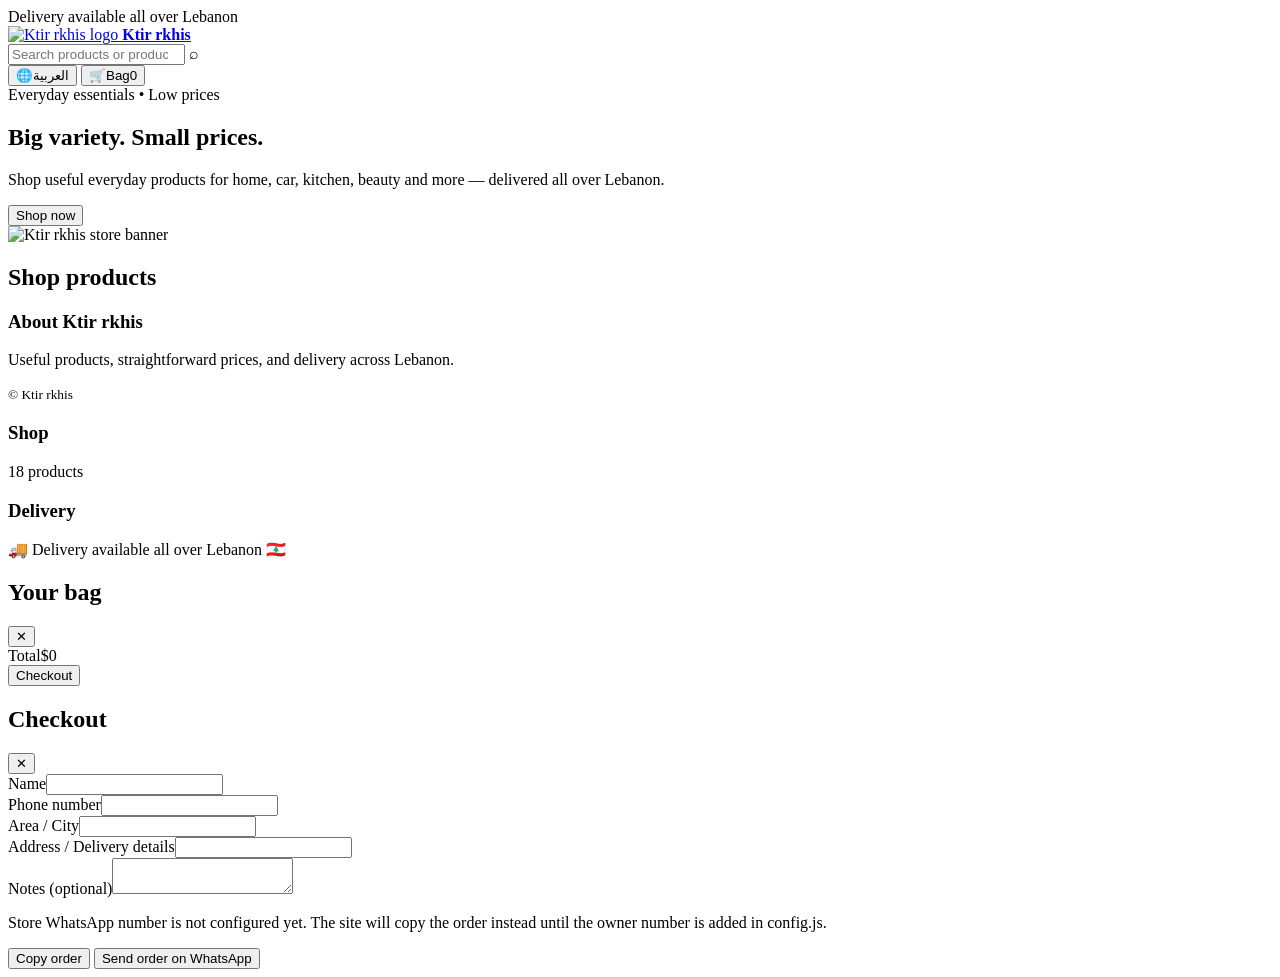
==== index.html @ 74b91126 "Add store homepage" ====
<!doctype html>
<html lang="en" dir="ltr">
<head>
  <meta charset="utf-8">
  <meta name="viewport" content="width=device-width,initial-scale=1">
  <meta name="theme-color" content="#0d47b5">
  <meta name="description" content="Ktir rkhis — everyday essentials at low prices, delivered across Lebanon.">
  <meta property="og:title" content="Ktir rkhis">
  <meta property="og:description" content="Everyday essentials at low prices — delivery all over Lebanon.">
  <title>Ktir rkhis | Online Store</title>
  
  <link rel="stylesheet" href="styles.css">
</head>
<body>
  <div class="topbar" id="deliveryTop">Delivery available all over Lebanon</div>

  <header class="header">
    <nav class="nav">
      <a class="brand" href="#">
        <img id="logoImg" alt="Ktir rkhis logo">
        <strong>Ktir rkhis</strong>
      </a>
      <div class="search-wrap">
        <input id="searchInput" type="search" placeholder="Search products or product code…">
        <span class="search-icon">⌕</span>
      </div>
      <button class="lang-btn" id="langBtn"><span>🌐</span><span id="langBtnText">العربية</span></button>
      <button class="icon-btn" id="cartBtn"><span>🛒</span><span id="cartLabel">Bag</span><span class="cart-count" id="cartCount">0</span></button>
    </nav>
  </header>

  <main>
    <section class="hero">
      <div class="hero-card">
        <div class="hero-copy">
          <span class="pill" id="heroEyebrow">Everyday essentials • Low prices</span>
          <h1 id="heroTitle">Big variety. Small prices.</h1>
          <p id="heroText">Shop useful everyday products for home, car, kitchen, beauty and more — delivered all over Lebanon.</p>
          <button class="cta" id="shopBtn">Shop now</button>
        </div>
        <div class="hero-art"><img id="coverImg" alt="Ktir rkhis store banner"></div>
      </div>
    </section>

    <section class="section" id="shop">
      <div class="section-title">
        <div>
          <h2 id="productsTitle">Shop products</h2>
          <p id="productsSub"></p>
        </div>
      </div>
      <div class="categories" id="categories"></div>
      <div class="grid" id="productsGrid"></div>
    </section>
  </main>

  <footer class="footer">
    <div class="footer-inner">
      <div>
        <h3 id="footerAboutTitle">About Ktir rkhis</h3>
        <p id="footerAbout">Useful products, straightforward prices, and delivery across Lebanon.</p>
        <small>© <span id="year"></span> Ktir rkhis</small>
      </div>
      <div>
        <h3 id="footerShopTitle">Shop</h3>
        <p>18 products</p>
      </div>
      <div>
        <h3 id="footerDeliveryTitle">Delivery</h3>
        <div class="delivery-badge">🚚 <span id="footerDelivery">Delivery available all over Lebanon</span> 🇱🇧</div>
      </div>
    </div>
  </footer>

  <div class="overlay" id="overlay"></div>

  <aside class="cart-drawer" id="cartDrawer">
    <div class="cart-head"><h2 id="cartTitle">Your bag</h2><button class="close-btn" id="closeCart">✕</button></div>
    <div class="cart-items" id="cartItems"></div>
    <div class="cart-foot">
      <div class="total-row"><span id="totalLabel">Total</span><span id="cartTotal">$0</span></div>
      <button class="checkout-btn" id="checkoutBtn">Checkout</button>
    </div>
  </aside>

  <section class="modal" id="checkoutModal">
    <div class="modal-head"><h2 id="checkoutTitle">Checkout</h2><button class="close-btn" id="closeCheckout">✕</button></div>
    <div class="modal-body">
      <div class="form-grid">
        <div class="field"><label id="nameLabel" for="name">Name</label><input id="name" autocomplete="name"></div>
        <div class="field"><label id="phoneLabel" for="phone">Phone number</label><input id="phone" inputmode="tel" autocomplete="tel"></div>
      </div>
      <div class="field"><label id="areaLabel" for="area">Area / City</label><input id="area"></div>
      <div class="field"><label id="addressLabel" for="address">Address / Delivery details</label><input id="address"></div>
      <div class="field"><label id="notesLabel" for="notes">Notes (optional)</label><textarea id="notes"></textarea></div>
      <div class="order-preview" id="orderPreview"></div>
      <p class="notice warn" id="waWarning">Store WhatsApp number is not configured yet. The site will copy the order instead until the owner number is added in config.js.</p>
      <div class="modal-actions">
        <button class="secondary" id="copyOrderBtn">Copy order</button>
        <button class="primary" id="sendOrderBtn">Send order on WhatsApp</button>
      </div>
    </div>
  </section>

  <div class="toast" id="toast"></div>

  <script src="config.js"></script>
  <script src="products.js"></script>
  <script src="images-1.js"></script>
  <script src="images-2.js"></script>
  <script src="images-3.js"></script>
  <script src="images-4.js"></script>
  <script src="images-5.js"></script>
  <script src="app.js"></script>
</body>
</html>
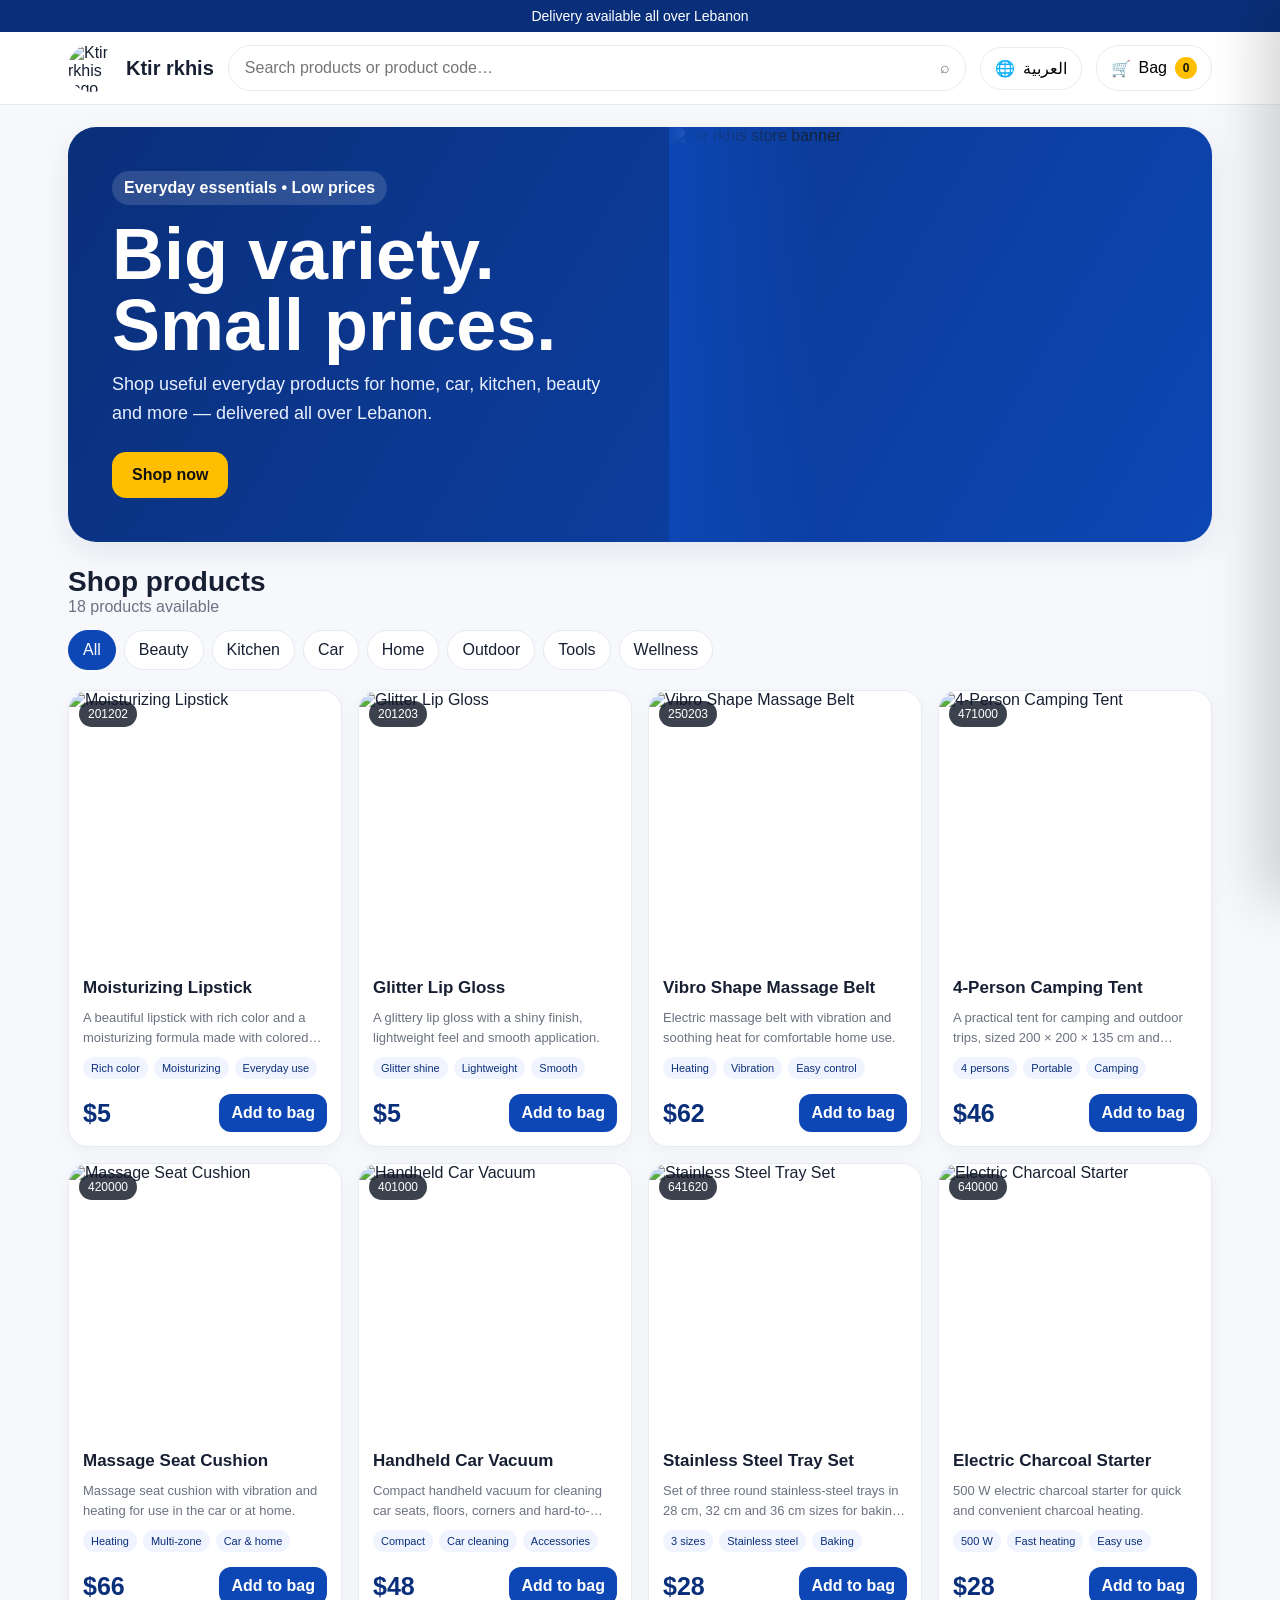
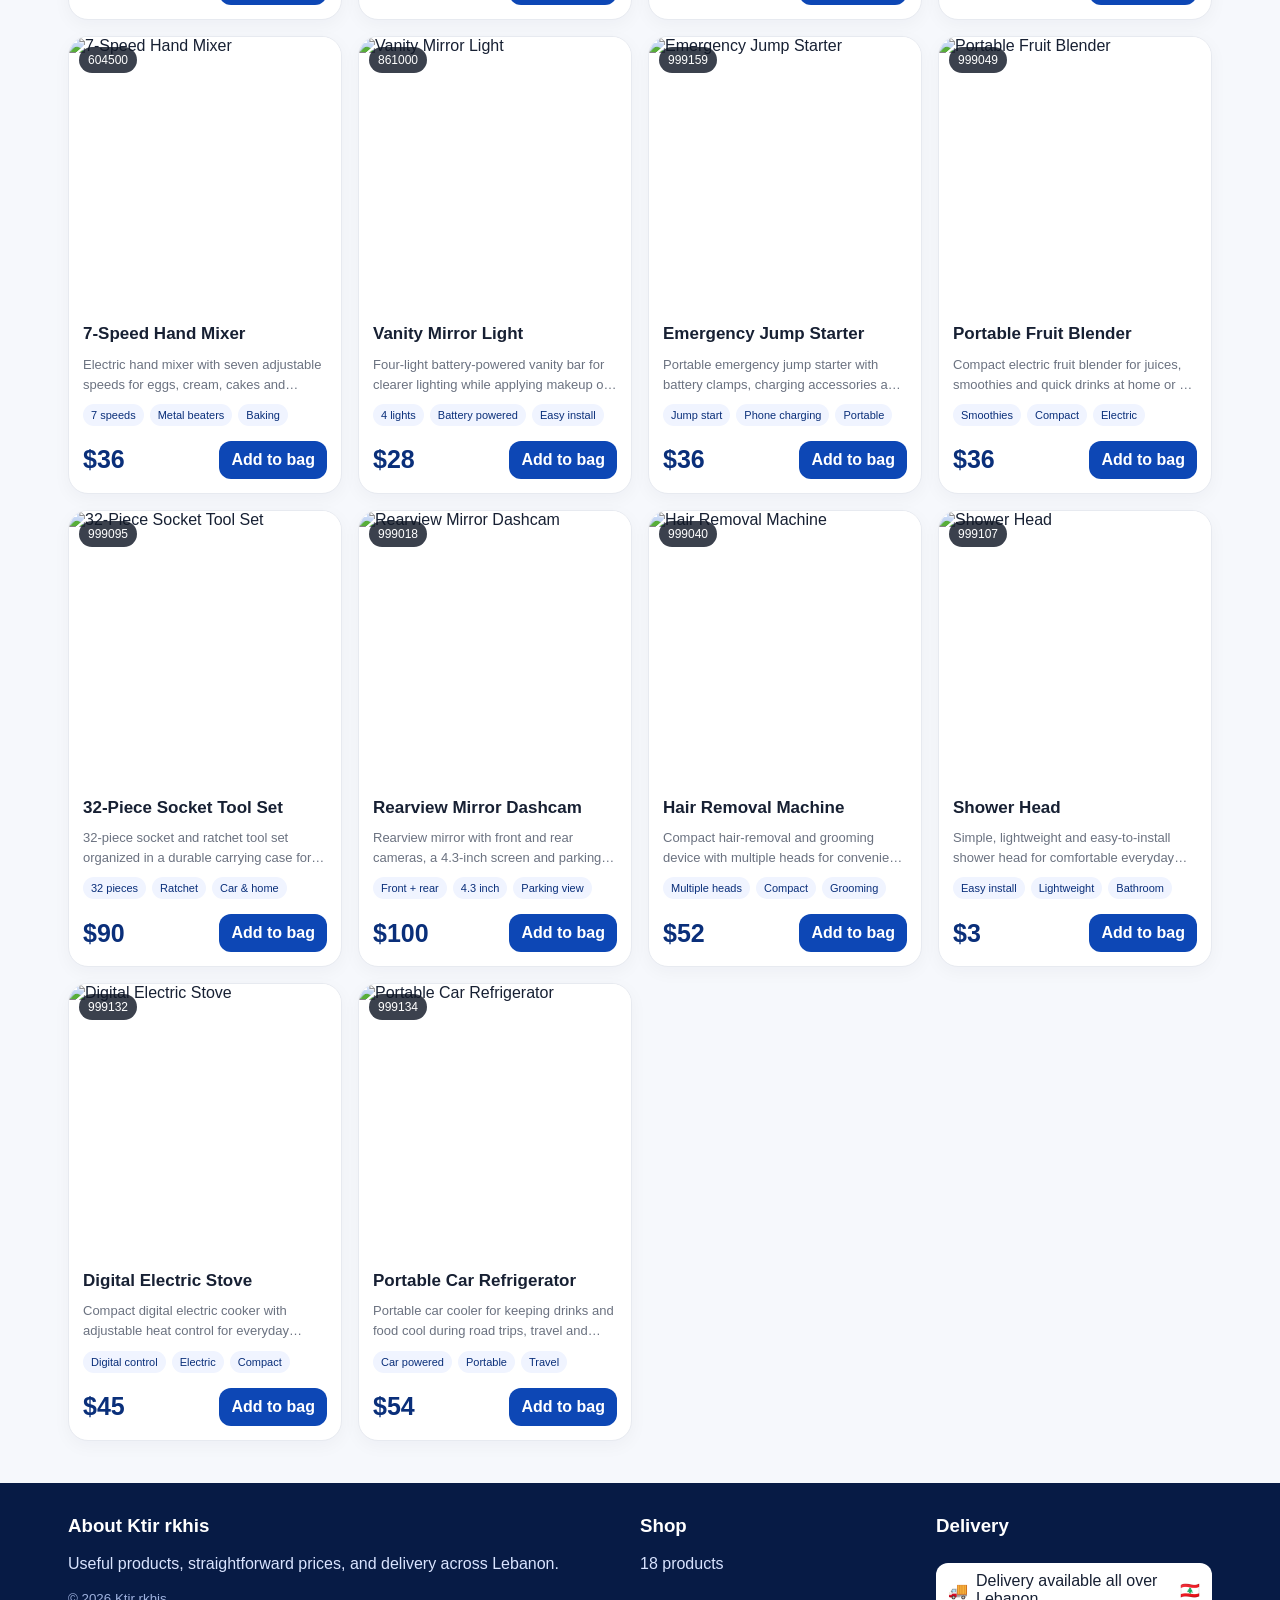
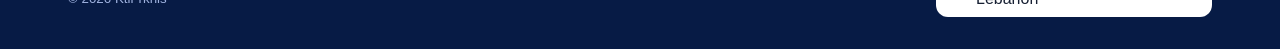
==== commit 6012b0bc: "Use repository-hosted store assets" ====
--- a/index.html
+++ b/index.html
@@ -8,109 +8,27 @@
   <meta property="og:title" content="Ktir rkhis">
   <meta property="og:description" content="Everyday essentials at low prices — delivery all over Lebanon.">
   <title>Ktir rkhis | Online Store</title>
-  
   <link rel="stylesheet" href="styles.css">
 </head>
 <body>
   <div class="topbar" id="deliveryTop">Delivery available all over Lebanon</div>
-
   <header class="header">
     <nav class="nav">
-      <a class="brand" href="#">
-        <img id="logoImg" alt="Ktir rkhis logo">
-        <strong>Ktir rkhis</strong>
-      </a>
-      <div class="search-wrap">
-        <input id="searchInput" type="search" placeholder="Search products or product code…">
-        <span class="search-icon">⌕</span>
-      </div>
+      <a class="brand" href="#"><img src="assets/logo.webp" alt="Ktir rkhis logo"><strong>Ktir rkhis</strong></a>
+      <div class="search-wrap"><input id="searchInput" type="search" placeholder="Search products or product code…"><span class="search-icon">⌕</span></div>
       <button class="lang-btn" id="langBtn"><span>🌐</span><span id="langBtnText">العربية</span></button>
       <button class="icon-btn" id="cartBtn"><span>🛒</span><span id="cartLabel">Bag</span><span class="cart-count" id="cartCount">0</span></button>
     </nav>
   </header>
-
   <main>
-    <section class="hero">
-      <div class="hero-card">
-        <div class="hero-copy">
-          <span class="pill" id="heroEyebrow">Everyday essentials • Low prices</span>
-          <h1 id="heroTitle">Big variety. Small prices.</h1>
-          <p id="heroText">Shop useful everyday products for home, car, kitchen, beauty and more — delivered all over Lebanon.</p>
-          <button class="cta" id="shopBtn">Shop now</button>
-        </div>
-        <div class="hero-art"><img id="coverImg" alt="Ktir rkhis store banner"></div>
-      </div>
-    </section>
-
-    <section class="section" id="shop">
-      <div class="section-title">
-        <div>
-          <h2 id="productsTitle">Shop products</h2>
-          <p id="productsSub"></p>
-        </div>
-      </div>
-      <div class="categories" id="categories"></div>
-      <div class="grid" id="productsGrid"></div>
-    </section>
+    <section class="hero"><div class="hero-card"><div class="hero-copy"><span class="pill" id="heroEyebrow">Everyday essentials • Low prices</span><h1 id="heroTitle">Big variety. Small prices.</h1><p id="heroText">Shop useful everyday products for home, car, kitchen, beauty and more — delivered all over Lebanon.</p><button class="cta" id="shopBtn">Shop now</button></div><div class="hero-art"><img src="assets/cover.webp" alt="Ktir rkhis store banner"></div></div></section>
+    <section class="section" id="shop"><div class="section-title"><div><h2 id="productsTitle">Shop products</h2><p id="productsSub"></p></div></div><div class="categories" id="categories"></div><div class="grid" id="productsGrid"></div></section>
   </main>
-
-  <footer class="footer">
-    <div class="footer-inner">
-      <div>
-        <h3 id="footerAboutTitle">About Ktir rkhis</h3>
-        <p id="footerAbout">Useful products, straightforward prices, and delivery across Lebanon.</p>
-        <small>© <span id="year"></span> Ktir rkhis</small>
-      </div>
-      <div>
-        <h3 id="footerShopTitle">Shop</h3>
-        <p>18 products</p>
-      </div>
-      <div>
-        <h3 id="footerDeliveryTitle">Delivery</h3>
-        <div class="delivery-badge">🚚 <span id="footerDelivery">Delivery available all over Lebanon</span> 🇱🇧</div>
-      </div>
-    </div>
-  </footer>
-
+  <footer class="footer"><div class="footer-inner"><div><h3 id="footerAboutTitle">About Ktir rkhis</h3><p id="footerAbout">Useful products, straightforward prices, and delivery across Lebanon.</p><small>© <span id="year"></span> Ktir rkhis</small></div><div><h3 id="footerShopTitle">Shop</h3><p>18 products</p></div><div><h3 id="footerDeliveryTitle">Delivery</h3><div class="delivery-badge">🚚 <span id="footerDelivery">Delivery available all over Lebanon</span> 🇱🇧</div></div></div></footer>
   <div class="overlay" id="overlay"></div>
-
-  <aside class="cart-drawer" id="cartDrawer">
-    <div class="cart-head"><h2 id="cartTitle">Your bag</h2><button class="close-btn" id="closeCart">✕</button></div>
-    <div class="cart-items" id="cartItems"></div>
-    <div class="cart-foot">
-      <div class="total-row"><span id="totalLabel">Total</span><span id="cartTotal">$0</span></div>
-      <button class="checkout-btn" id="checkoutBtn">Checkout</button>
-    </div>
-  </aside>
-
-  <section class="modal" id="checkoutModal">
-    <div class="modal-head"><h2 id="checkoutTitle">Checkout</h2><button class="close-btn" id="closeCheckout">✕</button></div>
-    <div class="modal-body">
-      <div class="form-grid">
-        <div class="field"><label id="nameLabel" for="name">Name</label><input id="name" autocomplete="name"></div>
-        <div class="field"><label id="phoneLabel" for="phone">Phone number</label><input id="phone" inputmode="tel" autocomplete="tel"></div>
-      </div>
-      <div class="field"><label id="areaLabel" for="area">Area / City</label><input id="area"></div>
-      <div class="field"><label id="addressLabel" for="address">Address / Delivery details</label><input id="address"></div>
-      <div class="field"><label id="notesLabel" for="notes">Notes (optional)</label><textarea id="notes"></textarea></div>
-      <div class="order-preview" id="orderPreview"></div>
-      <p class="notice warn" id="waWarning">Store WhatsApp number is not configured yet. The site will copy the order instead until the owner number is added in config.js.</p>
-      <div class="modal-actions">
-        <button class="secondary" id="copyOrderBtn">Copy order</button>
-        <button class="primary" id="sendOrderBtn">Send order on WhatsApp</button>
-      </div>
-    </div>
-  </section>
-
+  <aside class="cart-drawer" id="cartDrawer"><div class="cart-head"><h2 id="cartTitle">Your bag</h2><button class="close-btn" id="closeCart">✕</button></div><div class="cart-items" id="cartItems"></div><div class="cart-foot"><div class="total-row"><span id="totalLabel">Total</span><span id="cartTotal">$0</span></div><button class="checkout-btn" id="checkoutBtn">Checkout</button></div></aside>
+  <section class="modal" id="checkoutModal"><div class="modal-head"><h2 id="checkoutTitle">Checkout</h2><button class="close-btn" id="closeCheckout">✕</button></div><div class="modal-body"><div class="form-grid"><div class="field"><label id="nameLabel" for="name">Name</label><input id="name" autocomplete="name"></div><div class="field"><label id="phoneLabel" for="phone">Phone number</label><input id="phone" inputmode="tel" autocomplete="tel"></div></div><div class="field"><label id="areaLabel" for="area">Area / City</label><input id="area"></div><div class="field"><label id="addressLabel" for="address">Address / Delivery details</label><input id="address"></div><div class="field"><label id="notesLabel" for="notes">Notes (optional)</label><textarea id="notes"></textarea></div><div class="order-preview" id="orderPreview"></div><p class="notice warn" id="waWarning">Store WhatsApp number is not configured yet. The site will copy the order instead until the owner number is added in config.js.</p><div class="modal-actions"><button class="secondary" id="copyOrderBtn">Copy order</button><button class="primary" id="sendOrderBtn">Send order on WhatsApp</button></div></div></section>
   <div class="toast" id="toast"></div>
-
-  <script src="config.js"></script>
-  <script src="products.js"></script>
-  <script src="images-1.js"></script>
-  <script src="images-2.js"></script>
-  <script src="images-3.js"></script>
-  <script src="images-4.js"></script>
-  <script src="images-5.js"></script>
-  <script src="app.js"></script>
+  <script src="config.js"></script><script src="products.js"></script><script src="app.js"></script>
 </body>
 </html>
--- a/styles.css
+++ b/styles.css
@@ -0,0 +1,116 @@
+:root{
+  --blue:#0d47b5;
+  --blue-2:#0a2f7a;
+  --yellow:#ffbf00;
+  --ink:#172033;
+  --muted:#6b7280;
+  --bg:#f6f8fc;
+  --card:#ffffff;
+  --line:#e7eaf0;
+  --danger:#b42318;
+  --success:#0f7a49;
+  --shadow:0 10px 30px rgba(15, 23, 42, .08);
+}
+*{box-sizing:border-box}
+html{scroll-behavior:smooth}
+body{
+  margin:0;background:var(--bg);color:var(--ink);
+  font-family:Inter,Arial,"Noto Sans Arabic","Segoe UI",sans-serif;
+}
+body.rtl{direction:rtl}
+button,input,textarea{font:inherit}
+button{cursor:pointer}
+a{text-decoration:none;color:inherit}
+.topbar{background:var(--blue-2);color:#fff;padding:8px 20px;text-align:center;font-size:14px}
+.header{position:sticky;top:0;z-index:20;background:rgba(255,255,255,.95);backdrop-filter:blur(14px);border-bottom:1px solid var(--line)}
+.nav{max-width:1180px;margin:auto;padding:12px 18px;display:flex;align-items:center;gap:14px}
+.brand{display:flex;align-items:center;gap:10px;min-width:max-content}
+.brand img{width:48px;height:48px;object-fit:cover;border-radius:50%}
+.brand strong{font-size:20px}
+.search-wrap{flex:1;position:relative}
+.search-wrap input{width:100%;border:1px solid var(--line);border-radius:999px;padding:13px 45px 13px 16px;background:#fff;outline:none}
+.rtl .search-wrap input{padding:13px 16px 13px 45px}
+.search-icon{position:absolute;right:16px;top:50%;transform:translateY(-50%);color:var(--muted)}
+.rtl .search-icon{right:auto;left:16px}
+.icon-btn,.lang-btn{border:1px solid var(--line);background:#fff;border-radius:999px;padding:11px 14px;display:flex;align-items:center;gap:8px}
+.cart-count{background:var(--yellow);color:#111;border-radius:999px;min-width:22px;height:22px;padding:0 6px;display:inline-flex;align-items:center;justify-content:center;font-weight:800;font-size:12px}
+.hero{max-width:1180px;margin:22px auto 10px;padding:0 18px}
+.hero-card{min-height:330px;border-radius:28px;overflow:hidden;position:relative;box-shadow:var(--shadow);background:linear-gradient(120deg,var(--blue-2),var(--blue));display:grid;grid-template-columns:1.05fr .95fr}
+.hero-copy{padding:44px;color:white;display:flex;flex-direction:column;justify-content:center}
+.hero-copy .pill{width:max-content;background:rgba(255,255,255,.14);padding:8px 12px;border-radius:999px;font-weight:700}
+.hero-copy h1{font-size:clamp(36px,6vw,72px);line-height:.98;margin:14px 0 10px}
+.hero-copy p{font-size:18px;line-height:1.6;max-width:560px;color:#e8efff;margin:0}
+.hero-copy .cta{margin-top:24px;width:max-content;border:0;background:var(--yellow);color:#111;padding:14px 20px;border-radius:14px;font-weight:900}
+.hero-art{position:relative;min-height:300px}
+.hero-art img{width:100%;height:100%;object-fit:cover;display:block}
+.hero-art:after{content:"";position:absolute;inset:0;background:linear-gradient(90deg,var(--blue) 0%,transparent 28%)}
+.rtl .hero-art:after{background:linear-gradient(-90deg,var(--blue) 0%,transparent 28%)}
+.section{max-width:1180px;margin:24px auto;padding:0 18px}
+.section-title{display:flex;align-items:end;justify-content:space-between;gap:16px;margin-bottom:14px}
+.section-title h2{margin:0;font-size:28px}
+.section-title p{margin:0;color:var(--muted)}
+.categories{display:flex;gap:8px;flex-wrap:wrap;margin:14px 0 20px}
+.chip{border:1px solid var(--line);background:#fff;padding:10px 14px;border-radius:999px;color:var(--ink)}
+.chip.active{background:var(--blue);border-color:var(--blue);color:white}
+.grid{display:grid;grid-template-columns:repeat(4,1fr);gap:16px}
+.product-card{background:var(--card);border:1px solid var(--line);border-radius:20px;overflow:hidden;box-shadow:0 5px 18px rgba(15,23,42,.04);display:flex;flex-direction:column;transition:.2s transform,.2s box-shadow}
+.product-card:hover{transform:translateY(-3px);box-shadow:var(--shadow)}
+.image-wrap{aspect-ratio:1/1;background:#fff;overflow:hidden;position:relative}
+.image-wrap img{width:100%;height:100%;object-fit:contain;display:block}
+.code-badge{position:absolute;left:10px;top:10px;background:rgba(17,24,39,.82);color:#fff;border-radius:999px;padding:6px 9px;font-size:12px}
+.rtl .code-badge{left:auto;right:10px}
+.product-body{padding:14px;display:flex;flex-direction:column;gap:9px;flex:1}
+.product-body h3{margin:0;font-size:17px;line-height:1.3}
+.product-body p{margin:0;color:var(--muted);font-size:13px;line-height:1.55;display:-webkit-box;-webkit-line-clamp:2;-webkit-box-orient:vertical;overflow:hidden}
+.tags{display:flex;gap:6px;flex-wrap:wrap}
+.tag{background:#f0f4ff;color:var(--blue-2);padding:5px 8px;border-radius:999px;font-size:11px}
+.price-row{margin-top:auto;display:flex;align-items:center;justify-content:space-between;gap:10px;padding-top:6px}
+.price{font-size:25px;font-weight:900;color:var(--blue-2)}
+.add-btn{border:0;background:var(--blue);color:#fff;border-radius:12px;padding:10px 12px;font-weight:800}
+.empty{grid-column:1/-1;text-align:center;padding:50px 20px;color:var(--muted)}
+.footer{margin-top:42px;background:#071b45;color:#d9e4ff}
+.footer-inner{max-width:1180px;margin:auto;padding:32px 18px;display:grid;grid-template-columns:2fr 1fr 1fr;gap:20px}
+.footer h3{color:#fff;margin-top:0}
+.footer small{color:#9fb2df}
+.delivery-badge{display:inline-flex;align-items:center;gap:8px;background:#fff;color:var(--ink);padding:9px 12px;border-radius:12px;margin-top:8px}
+.overlay{position:fixed;inset:0;background:rgba(15,23,42,.44);z-index:49;opacity:0;pointer-events:none;transition:.2s}
+.overlay.show{opacity:1;pointer-events:auto}
+.cart-drawer{position:fixed;right:0;top:0;height:100%;width:min(430px,94vw);background:#fff;z-index:50;transform:translateX(100%);transition:.25s;display:flex;flex-direction:column;box-shadow:-20px 0 50px rgba(0,0,0,.16)}
+.rtl .cart-drawer{right:auto;left:0;transform:translateX(-100%);box-shadow:20px 0 50px rgba(0,0,0,.16)}
+.cart-drawer.show{transform:translateX(0)}
+.cart-head{padding:18px;border-bottom:1px solid var(--line);display:flex;justify-content:space-between;align-items:center}
+.cart-head h2{margin:0}
+.close-btn{border:0;background:#eef1f6;border-radius:10px;width:38px;height:38px}
+.cart-items{padding:14px;overflow:auto;flex:1}
+.cart-item{display:grid;grid-template-columns:72px 1fr auto;gap:10px;padding:10px 0;border-bottom:1px solid var(--line)}
+.cart-item img{width:72px;height:72px;border-radius:12px;object-fit:contain;background:#fff;border:1px solid var(--line)}
+.cart-item h4{margin:0 0 5px;font-size:14px}
+.cart-item small{color:var(--muted)}
+.qty{display:flex;align-items:center;gap:8px;margin-top:9px}
+.qty button{border:1px solid var(--line);background:#fff;width:29px;height:29px;border-radius:9px}
+.remove{border:0;background:transparent;color:var(--danger);font-size:12px;padding:0}
+.cart-foot{border-top:1px solid var(--line);padding:16px;background:#fff}
+.total-row{display:flex;justify-content:space-between;font-size:20px;font-weight:900;margin-bottom:12px}
+.checkout-btn{width:100%;border:0;background:#19a959;color:#fff;border-radius:14px;padding:14px;font-weight:900;font-size:16px}
+.cart-empty{text-align:center;padding:50px 20px;color:var(--muted)}
+.modal{position:fixed;left:50%;top:50%;transform:translate(-50%,-48%) scale(.98);z-index:60;width:min(560px,94vw);background:#fff;border-radius:22px;box-shadow:0 30px 80px rgba(0,0,0,.28);opacity:0;pointer-events:none;transition:.2s}
+.modal.show{opacity:1;pointer-events:auto;transform:translate(-50%,-50%) scale(1)}
+.modal-head{padding:18px 20px;border-bottom:1px solid var(--line);display:flex;justify-content:space-between;align-items:center}
+.modal-head h2{margin:0}
+.modal-body{padding:20px}
+.field{margin-bottom:13px}
+.field label{display:block;font-size:13px;font-weight:800;margin-bottom:6px}
+.field input,.field textarea{width:100%;border:1px solid var(--line);border-radius:12px;padding:12px;outline:none;background:#fff}
+.field textarea{resize:vertical;min-height:85px}
+.form-grid{display:grid;grid-template-columns:1fr 1fr;gap:12px}
+.order-preview{background:#f8fafc;border:1px solid var(--line);border-radius:14px;padding:12px;max-height:160px;overflow:auto;font-size:13px;white-space:pre-wrap}
+.notice{font-size:12px;color:var(--muted);margin:10px 0}
+.warn{background:#fff4e5;color:#8a4b00;border:1px solid #ffd99b;padding:10px;border-radius:10px}
+.modal-actions{display:flex;gap:9px;margin-top:14px}
+.primary{flex:1;border:0;background:#19a959;color:#fff;border-radius:12px;padding:13px;font-weight:900}
+.secondary{border:1px solid var(--line);background:#fff;border-radius:12px;padding:13px;font-weight:800}
+.toast{position:fixed;bottom:24px;left:50%;transform:translate(-50%,30px);background:#111827;color:#fff;padding:11px 16px;border-radius:999px;z-index:80;opacity:0;pointer-events:none;transition:.2s}
+.toast.show{opacity:1;transform:translate(-50%,0)}
+@media(max-width:980px){.grid{grid-template-columns:repeat(3,1fr)}.hero-card{grid-template-columns:1fr}.hero-art{min-height:220px}.hero-art:after{background:linear-gradient(180deg,var(--blue) 0%,transparent 30%)}.rtl .hero-art:after{background:linear-gradient(180deg,var(--blue) 0%,transparent 30%)}}
+@media(max-width:720px){.nav{flex-wrap:wrap}.brand{flex:1}.search-wrap{order:3;flex-basis:100%}.grid{grid-template-columns:repeat(2,1fr);gap:11px}.hero-copy{padding:30px 24px}.hero-card{border-radius:20px}.section-title{align-items:flex-start;flex-direction:column}.footer-inner{grid-template-columns:1fr}.form-grid{grid-template-columns:1fr}}
+@media(max-width:430px){.grid{grid-template-columns:1fr 1fr}.product-body{padding:11px}.product-body h3{font-size:15px}.product-body p{display:none}.tags{display:none}.price{font-size:21px}.add-btn{padding:9px 10px;font-size:12px}.hero-copy h1{font-size:42px}}
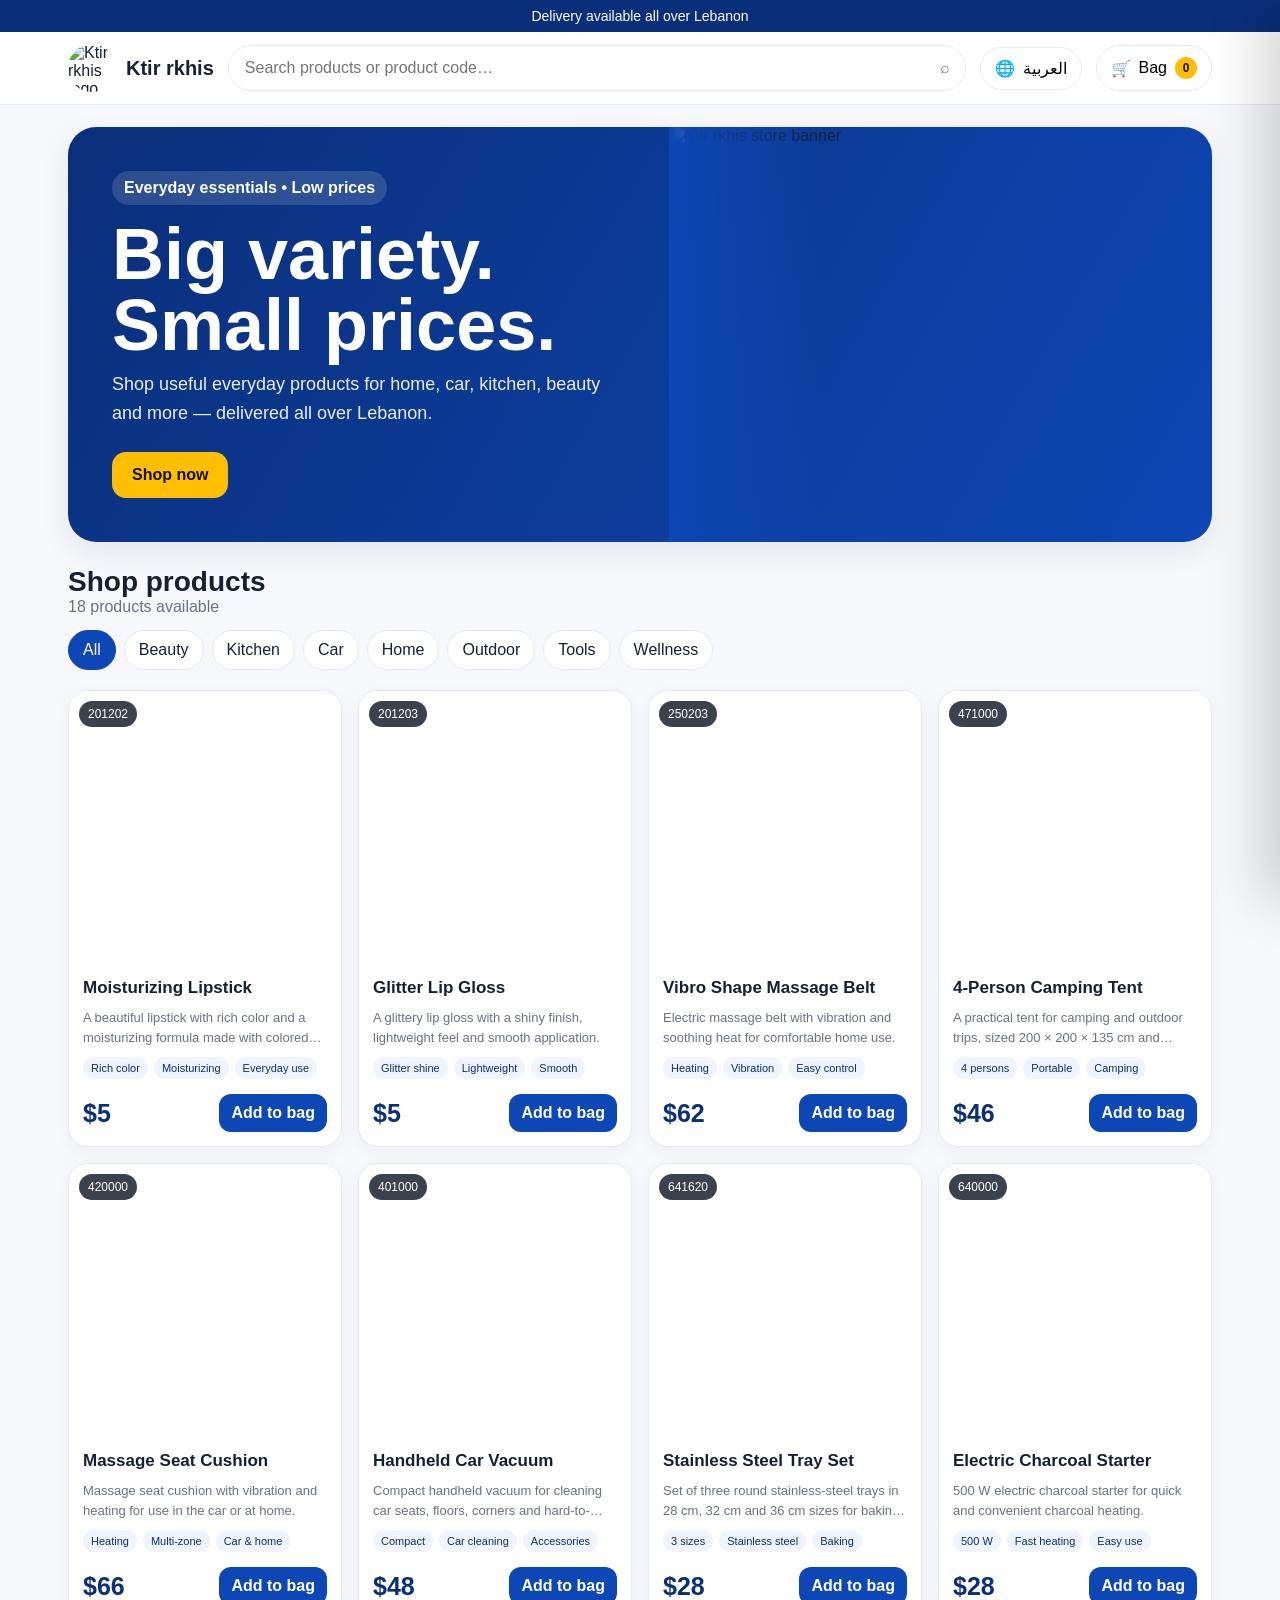
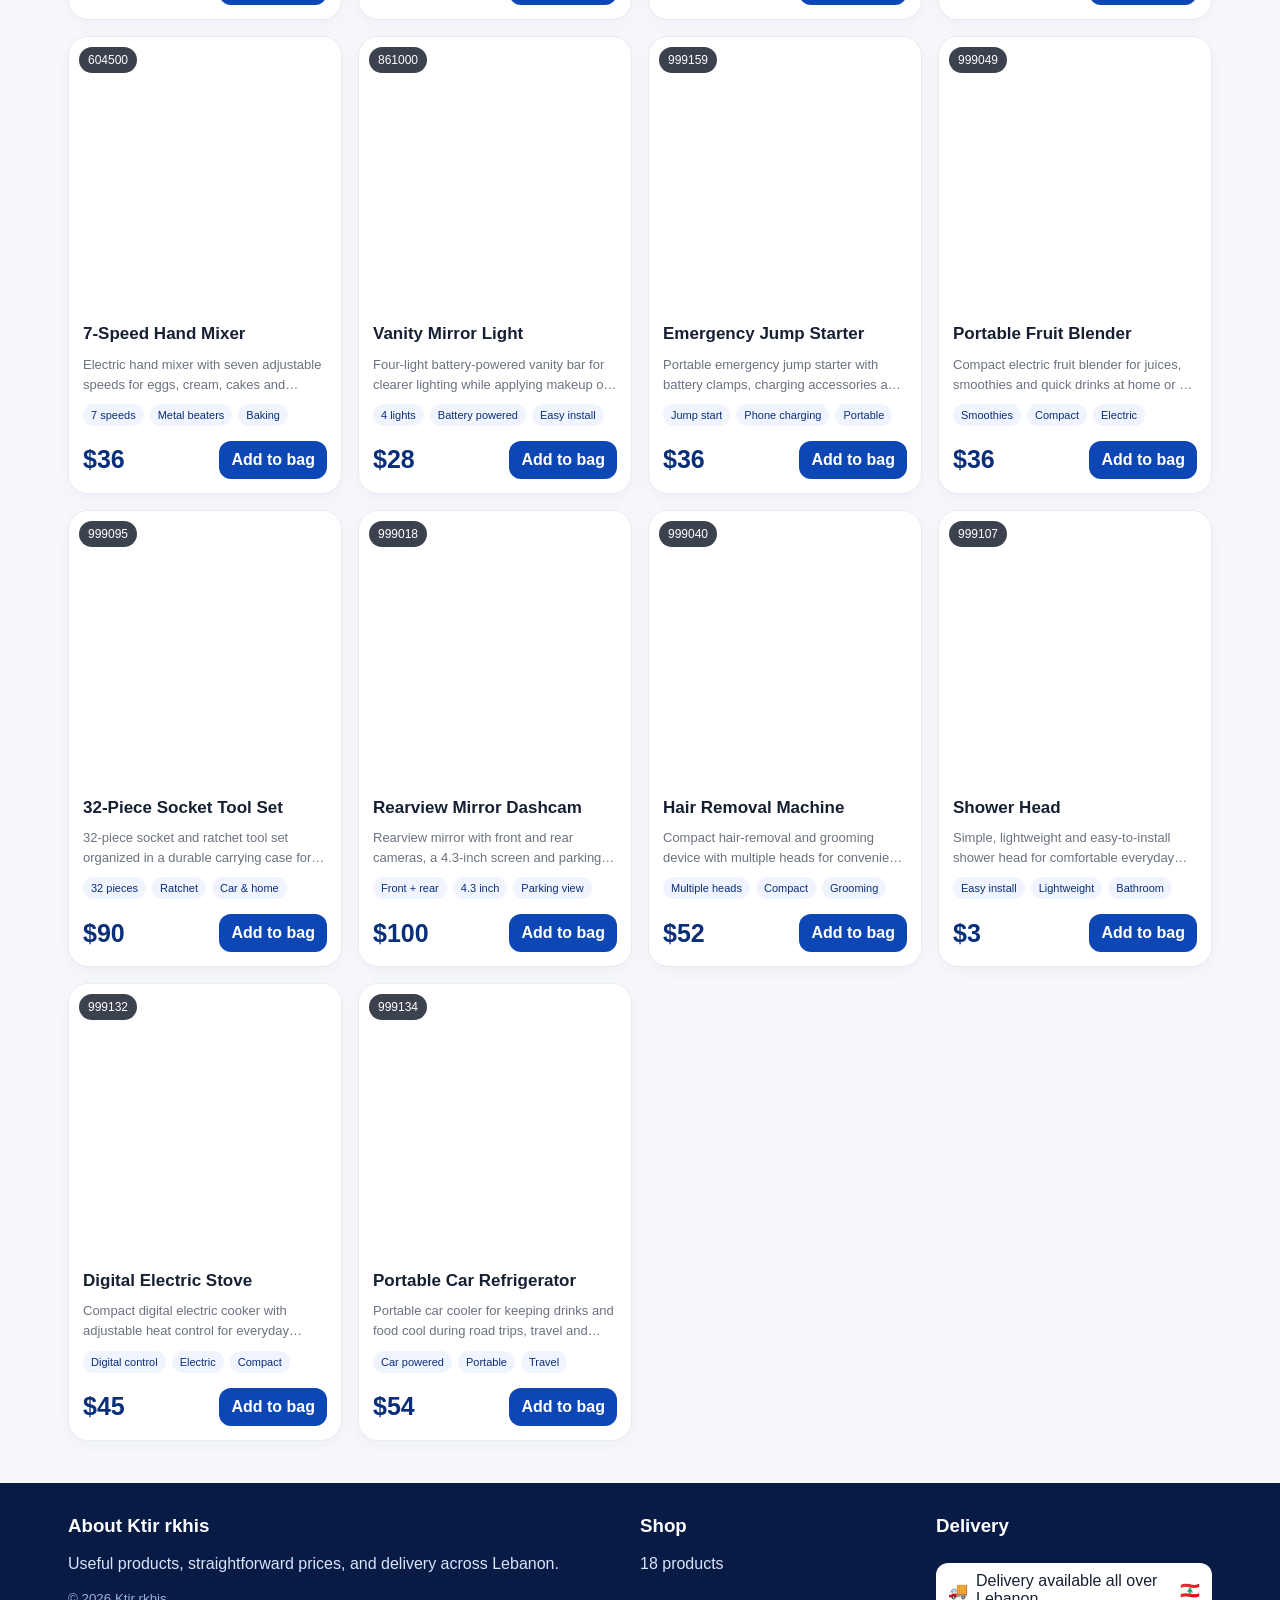
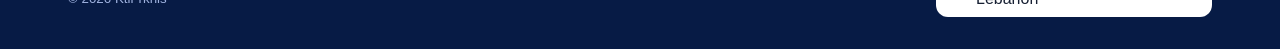
==== commit a336541c: "Load atlas styling" ====
--- a/index.html
+++ b/index.html
@@ -8,27 +8,14 @@
   <meta property="og:title" content="Ktir rkhis">
   <meta property="og:description" content="Everyday essentials at low prices — delivery all over Lebanon.">
   <title>Ktir rkhis | Online Store</title>
-  <link rel="stylesheet" href="styles.css">
+  <link rel="stylesheet" href="styles.css"><link rel="stylesheet" href="atlas.css">
 </head>
 <body>
   <div class="topbar" id="deliveryTop">Delivery available all over Lebanon</div>
-  <header class="header">
-    <nav class="nav">
-      <a class="brand" href="#"><img src="assets/logo.webp" alt="Ktir rkhis logo"><strong>Ktir rkhis</strong></a>
-      <div class="search-wrap"><input id="searchInput" type="search" placeholder="Search products or product code…"><span class="search-icon">⌕</span></div>
-      <button class="lang-btn" id="langBtn"><span>🌐</span><span id="langBtnText">العربية</span></button>
-      <button class="icon-btn" id="cartBtn"><span>🛒</span><span id="cartLabel">Bag</span><span class="cart-count" id="cartCount">0</span></button>
-    </nav>
-  </header>
-  <main>
-    <section class="hero"><div class="hero-card"><div class="hero-copy"><span class="pill" id="heroEyebrow">Everyday essentials • Low prices</span><h1 id="heroTitle">Big variety. Small prices.</h1><p id="heroText">Shop useful everyday products for home, car, kitchen, beauty and more — delivered all over Lebanon.</p><button class="cta" id="shopBtn">Shop now</button></div><div class="hero-art"><img src="assets/cover.webp" alt="Ktir rkhis store banner"></div></div></section>
-    <section class="section" id="shop"><div class="section-title"><div><h2 id="productsTitle">Shop products</h2><p id="productsSub"></p></div></div><div class="categories" id="categories"></div><div class="grid" id="productsGrid"></div></section>
-  </main>
+  <header class="header"><nav class="nav"><a class="brand" href="#"><img src="assets/logo.webp" alt="Ktir rkhis logo"><strong>Ktir rkhis</strong></a><div class="search-wrap"><input id="searchInput" type="search" placeholder="Search products or product code…"><span class="search-icon">⌕</span></div><button class="lang-btn" id="langBtn"><span>🌐</span><span id="langBtnText">العربية</span></button><button class="icon-btn" id="cartBtn"><span>🛒</span><span id="cartLabel">Bag</span><span class="cart-count" id="cartCount">0</span></button></nav></header>
+  <main><section class="hero"><div class="hero-card"><div class="hero-copy"><span class="pill" id="heroEyebrow">Everyday essentials • Low prices</span><h1 id="heroTitle">Big variety. Small prices.</h1><p id="heroText">Shop useful everyday products for home, car, kitchen, beauty and more — delivered all over Lebanon.</p><button class="cta" id="shopBtn">Shop now</button></div><div class="hero-art"><img src="assets/cover.webp" alt="Ktir rkhis store banner"></div></div></section><section class="section" id="shop"><div class="section-title"><div><h2 id="productsTitle">Shop products</h2><p id="productsSub"></p></div></div><div class="categories" id="categories"></div><div class="grid" id="productsGrid"></div></section></main>
   <footer class="footer"><div class="footer-inner"><div><h3 id="footerAboutTitle">About Ktir rkhis</h3><p id="footerAbout">Useful products, straightforward prices, and delivery across Lebanon.</p><small>© <span id="year"></span> Ktir rkhis</small></div><div><h3 id="footerShopTitle">Shop</h3><p>18 products</p></div><div><h3 id="footerDeliveryTitle">Delivery</h3><div class="delivery-badge">🚚 <span id="footerDelivery">Delivery available all over Lebanon</span> 🇱🇧</div></div></div></footer>
-  <div class="overlay" id="overlay"></div>
-  <aside class="cart-drawer" id="cartDrawer"><div class="cart-head"><h2 id="cartTitle">Your bag</h2><button class="close-btn" id="closeCart">✕</button></div><div class="cart-items" id="cartItems"></div><div class="cart-foot"><div class="total-row"><span id="totalLabel">Total</span><span id="cartTotal">$0</span></div><button class="checkout-btn" id="checkoutBtn">Checkout</button></div></aside>
-  <section class="modal" id="checkoutModal"><div class="modal-head"><h2 id="checkoutTitle">Checkout</h2><button class="close-btn" id="closeCheckout">✕</button></div><div class="modal-body"><div class="form-grid"><div class="field"><label id="nameLabel" for="name">Name</label><input id="name" autocomplete="name"></div><div class="field"><label id="phoneLabel" for="phone">Phone number</label><input id="phone" inputmode="tel" autocomplete="tel"></div></div><div class="field"><label id="areaLabel" for="area">Area / City</label><input id="area"></div><div class="field"><label id="addressLabel" for="address">Address / Delivery details</label><input id="address"></div><div class="field"><label id="notesLabel" for="notes">Notes (optional)</label><textarea id="notes"></textarea></div><div class="order-preview" id="orderPreview"></div><p class="notice warn" id="waWarning">Store WhatsApp number is not configured yet. The site will copy the order instead until the owner number is added in config.js.</p><div class="modal-actions"><button class="secondary" id="copyOrderBtn">Copy order</button><button class="primary" id="sendOrderBtn">Send order on WhatsApp</button></div></div></section>
-  <div class="toast" id="toast"></div>
+  <div class="overlay" id="overlay"></div><aside class="cart-drawer" id="cartDrawer"><div class="cart-head"><h2 id="cartTitle">Your bag</h2><button class="close-btn" id="closeCart">✕</button></div><div class="cart-items" id="cartItems"></div><div class="cart-foot"><div class="total-row"><span id="totalLabel">Total</span><span id="cartTotal">$0</span></div><button class="checkout-btn" id="checkoutBtn">Checkout</button></div></aside>
+  <section class="modal" id="checkoutModal"><div class="modal-head"><h2 id="checkoutTitle">Checkout</h2><button class="close-btn" id="closeCheckout">✕</button></div><div class="modal-body"><div class="form-grid"><div class="field"><label id="nameLabel" for="name">Name</label><input id="name" autocomplete="name"></div><div class="field"><label id="phoneLabel" for="phone">Phone number</label><input id="phone" inputmode="tel" autocomplete="tel"></div></div><div class="field"><label id="areaLabel" for="area">Area / City</label><input id="area"></div><div class="field"><label id="addressLabel" for="address">Address / Delivery details</label><input id="address"></div><div class="field"><label id="notesLabel" for="notes">Notes (optional)</label><textarea id="notes"></textarea></div><div class="order-preview" id="orderPreview"></div><p class="notice warn" id="waWarning">Store WhatsApp number is not configured yet. The site will copy the order instead until the owner number is added in config.js.</p><div class="modal-actions"><button class="secondary" id="copyOrderBtn">Copy order</button><button class="primary" id="sendOrderBtn">Send order on WhatsApp</button></div></div></section><div class="toast" id="toast"></div>
   <script src="config.js"></script><script src="products.js"></script><script src="app.js"></script>
-</body>
-</html>
+</body></html>
--- a/atlas.css
+++ b/atlas.css
@@ -0,0 +1,2 @@
+.product-img{width:100%;height:100%;display:block}
+.cart-thumb{width:72px;height:72px;border-radius:12px;border:1px solid var(--line);background-color:#fff}
